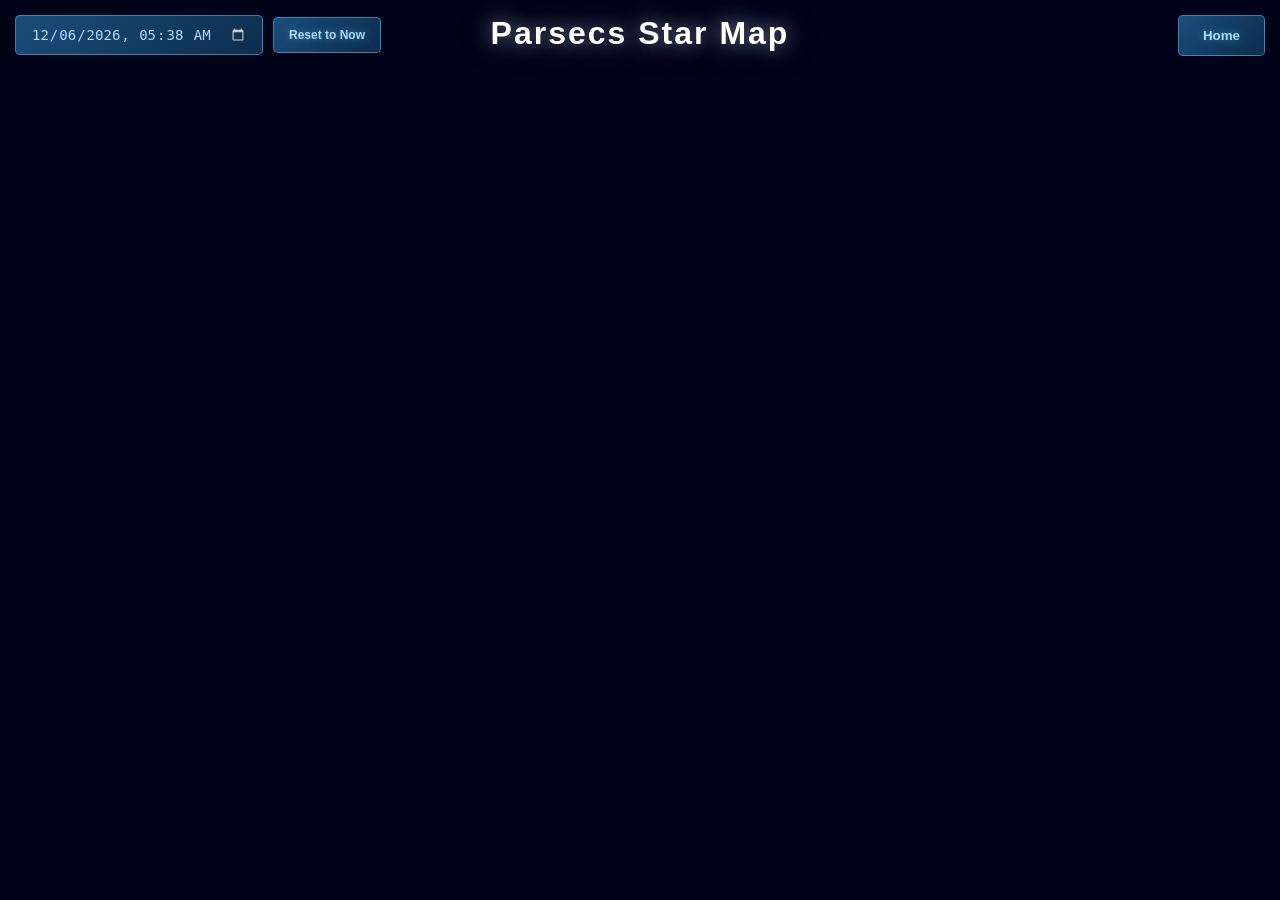
==== index.html @ b8beb4c8 "Uploaded semi-working version of the website. Added for sharing with core members of the project." ====
<!DOCTYPE html>
<html lang="en">
<head>
    <meta charset="UTF-8">
    <meta name="viewport" content="width=device-width, initial-scale=1.0">
    <title>Parsecs Star Map - Solar System</title>
    <link rel="stylesheet" href="style.css">
</head>
<body>
    <h1>Parsecs Star Map</h1>
    
    <div id="time-control">
        <input type="datetime-local" id="time-input">
        <button id="time-reset">Reset to Now</button>
    </div>
    
    <button id="home-button">Home</button>
    
    <div id="map-container">
        <svg id="solar-system-svg" viewBox="-1000 -750 2000 1500"></svg>
    </div>
    
    <div id="modal" class="modal">
        <div class="modal-content">
            <span class="close">&times;</span>
            <h2 id="modal-title"></h2>
            <p id="modal-description"></p>
            <a id="modal-link" href="#" target="_blank">View on Wiki</a>
        </div>
    </div>

    <script src="shared.js"></script>
    <script src="script.js"></script>
</body>
</html>
---- style.css ----
body {
    font-family: 'Arial', sans-serif;
    text-align: center;
    background: linear-gradient(135deg, #0a0e27 0%, #1a1a3e 50%, #0f0f2e 100%);
    background-attachment: fixed;
    color: #fff;
    margin: 0;
    padding: 0;
    overflow: hidden;
}

h1 {
    margin: 15px 0;
    position: absolute;
    top: 0;
    left: 50%;
    transform: translateX(-50%);
    z-index: 10;
    font-size: 2em;
    text-shadow: 0 0 20px rgba(255, 255, 255, 0.5), 0 0 40px rgba(100, 200, 255, 0.3);
    letter-spacing: 2px;
}

#home-button, #back-button {
    z-index: 10;
    padding: 12px 24px;
    background: linear-gradient(135deg, #1a4d7a 0%, #0d2d4d 100%);
    color: #afd9ff;
    border: 1px solid rgba(100, 200, 255, 0.5);
    cursor: pointer;
    border-radius: 5px;
    font-weight: bold;
    text-shadow: 0 0 10px rgba(100, 200, 255, 0.5);
    transition: all 0.3s ease;
}

#home-button:hover, #back-button:hover {
    background: linear-gradient(135deg, #2a6daa 0%, #1d4d7d 100%);
    box-shadow: 0 0 20px rgba(100, 200, 255, 0.6);
    border-color: rgba(100, 200, 255, 1);
}

#home-button {
    position: absolute;
    top: 15px;
    right: 15px;
}

#time-control {
    position: absolute;
    top: 15px;
    left: 15px;
    z-index: 10;
    display: flex;
    gap: 10px;
    align-items: center;
}

#time-input {
    padding: 10px 15px;
    background: linear-gradient(135deg, #1a4d7a 0%, #0d2d4d 100%);
    color: #afd9ff;
    border: 1px solid rgba(100, 200, 255, 0.5);
    border-radius: 5px;
    font-size: 14px;
    cursor: pointer;
}

#time-input::-webkit-calendar-picker-indicator {
    filter: invert(1) brightness(0.8);
}

#time-reset {
    padding: 10px 15px;
    background: linear-gradient(135deg, #1a4d7a 0%, #0d2d4d 100%);
    color: #afd9ff;
    border: 1px solid rgba(100, 200, 255, 0.5);
    cursor: pointer;
    border-radius: 5px;
    font-weight: bold;
    text-shadow: 0 0 10px rgba(100, 200, 255, 0.5);
    transition: all 0.3s ease;
    font-size: 12px;
}

#time-reset:hover {
    background: linear-gradient(135deg, #2a6daa 0%, #1d4d7d 100%);
    box-shadow: 0 0 20px rgba(100, 200, 255, 0.6);
    border-color: rgba(100, 200, 255, 1);
}

#map-container {
    position: fixed;
    top: 0;
    left: 0;
    width: 100vw;
    height: 100vh;
}

svg {
    width: 100%;
    height: 100%;
    background: linear-gradient(135deg, #010416 0%, #010119 50%, #02021c 100%);
    cursor: grab;
}

svg:active {
    cursor: grabbing;
}

circle {
    cursor: pointer;
    filter: drop-shadow(0 0 4px rgba(255, 255, 255, 0.3));
}

.modal {
    display: none;
    position: fixed;
    z-index: 100;
    left: 0;
    top: 0;
    width: 100%;
    height: 100%;
    overflow: auto;
    background-color: rgba(0, 0, 0, 0.7);
    backdrop-filter: blur(5px);
}

.modal-content {
    background: linear-gradient(135deg, #1a1a3e 0%, #0d2d4d 100%);
    margin: 15% auto;
    padding: 30px;
    border: 2px solid rgba(100, 200, 255, 0.6);
    border-radius: 10px;
    width: 80%;
    max-width: 500px;
    color: #afd9ff;
    box-shadow: 0 0 30px rgba(100, 200, 255, 0.3), inset 0 0 20px rgba(100, 200, 255, 0.1);
}

.modal-content h2 {
    margin-top: 0;
    text-shadow: 0 0 10px rgba(100, 200, 255, 0.6);
}

.modal-content p {
    line-height: 1.6;
    color: #d0e8ff;
}

.modal-content a {
    display: inline-block;
    margin-top: 15px;
    padding: 10px 20px;
    background: linear-gradient(135deg, #1a4d7a 0%, #0d2d4d 100%);
    color: #afd9ff;
    text-decoration: none;
    border: 2px solid rgba(100, 200, 255, 0.5);
    border-radius: 5px;
    transition: all 0.3s ease;
    text-shadow: 0 0 10px rgba(100, 200, 255, 0.5);
}

.modal-content a:hover {
    background: linear-gradient(135deg, #2a6daa 0%, #1d4d7d 100%);
    box-shadow: 0 0 20px rgba(100, 200, 255, 0.6);
    border-color: rgba(100, 200, 255, 1);
}

.close {
    color: #64c8ff;
    float: right;
    font-size: 28px;
    font-weight: bold;
    cursor: pointer;
    transition: all 0.3s ease;
}

#back-button {
    position: absolute;
    bottom: 20px;
    left: 50%;
    transform: translateX(-50%);
    margin: 0;
}

.close:hover,
.close:focus {
    color: #afd9ff;
    text-shadow: 0 0 10px rgba(100, 200, 255, 0.6);
}

.close:hover,
.close:focus {
    color: black;
    text-decoration: none;
    cursor: pointer;
}

#back-button {
    position: absolute;
    bottom: 20px;
    left: 50%;
    transform: translateX(-50%);
    margin: 0;
}
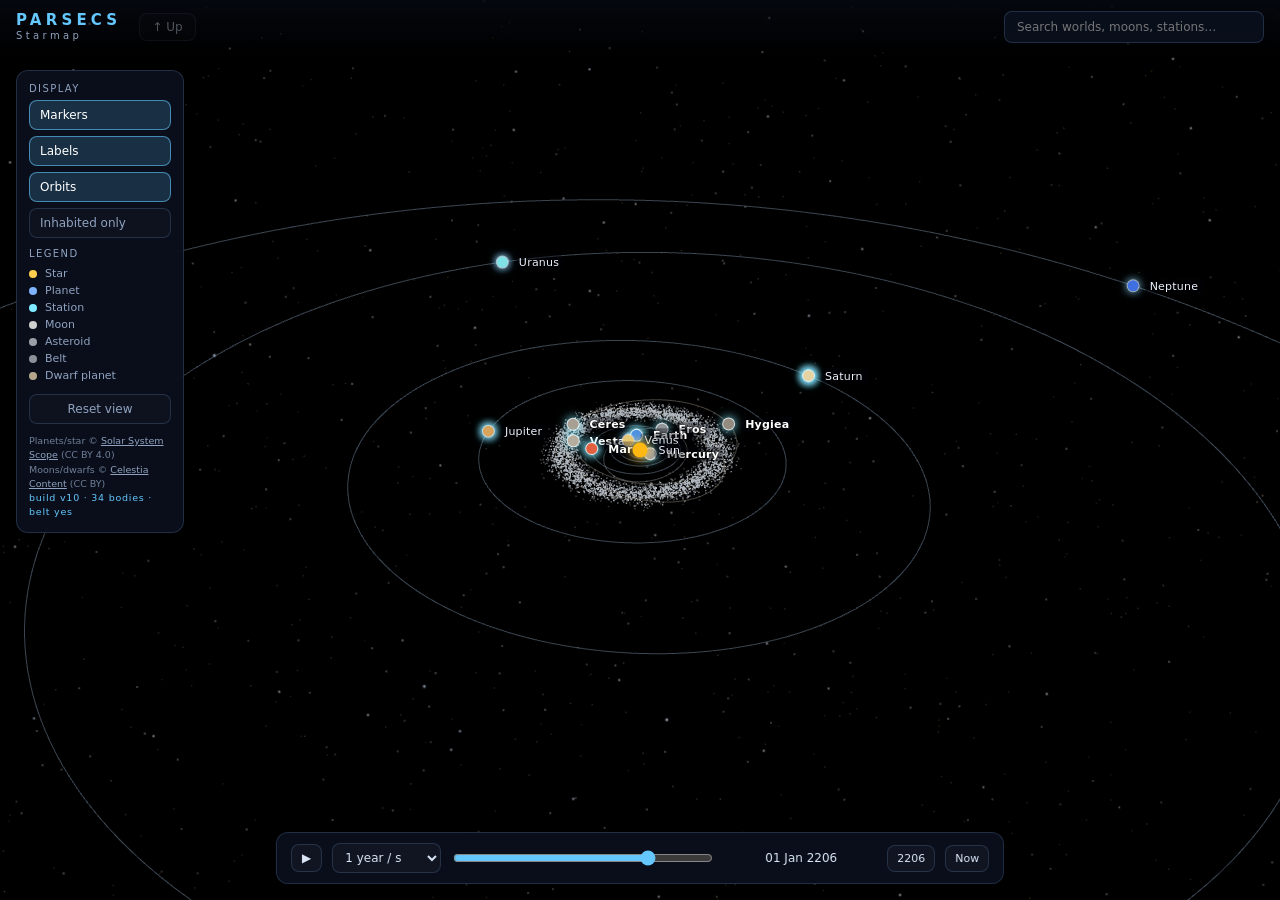
==== commit 12e385b6: "Deploy 3D starmap site Replaces the 2D prototype with the true-scale 3D solar-system map: - real J20" ====
--- a/index.html
+++ b/index.html
@@ -1,35 +1,85 @@
 <!DOCTYPE html>
 <html lang="en">
 <head>
-    <meta charset="UTF-8">
-    <meta name="viewport" content="width=device-width, initial-scale=1.0">
-    <title>Parsecs Star Map - Solar System</title>
-    <link rel="stylesheet" href="style.css">
+  <meta charset="utf-8" />
+  <meta name="viewport" content="width=device-width, initial-scale=1" />
+  <meta http-equiv="Cache-Control" content="no-store" />
+  <meta http-equiv="Pragma" content="no-cache" />
+  <meta http-equiv="Expires" content="0" />
+  <title>Parsecs Starmap — The Solar System</title>
+  <meta name="description" content="A true-scale 3D map of the Parsecs universe solar system." />
+  <link rel="icon" href="data:image/svg+xml,%3Csvg xmlns='http://www.w3.org/2000/svg' viewBox='0 0 32 32'%3E%3Crect width='32' height='32' fill='%2305070f'/%3E%3Ccircle cx='16' cy='16' r='6' fill='%23FDB813'/%3E%3Cellipse cx='16' cy='16' rx='13' ry='5' fill='none' stroke='%2364c8ff' stroke-width='1.4'/%3E%3Ccircle cx='28' cy='13' r='2' fill='%234a90e2'/%3E%3C/svg%3E" />
+  <link rel="stylesheet" href="css/style.css" />
+  <script type="importmap">
+    {
+      "imports": {
+        "three": "./vendor/three/three.module.js?v=10",
+        "three/addons/": "./vendor/three/addons/"
+      }
+    }
+  </script>
 </head>
 <body>
-    <h1>Parsecs Star Map</h1>
-    
-    <div id="time-control">
-        <input type="datetime-local" id="time-input">
-        <button id="time-reset">Reset to Now</button>
-    </div>
-    
-    <button id="home-button">Home</button>
-    
-    <div id="map-container">
-        <svg id="solar-system-svg" viewBox="-1000 -750 2000 1500"></svg>
-    </div>
-    
-    <div id="modal" class="modal">
-        <div class="modal-content">
-            <span class="close">&times;</span>
-            <h2 id="modal-title"></h2>
-            <p id="modal-description"></p>
-            <a id="modal-link" href="#" target="_blank">View on Wiki</a>
-        </div>
-    </div>
+  <div id="app">
+    <div id="viewport"></div>
+    <div id="labels"></div>
 
-    <script src="shared.js"></script>
-    <script src="script.js"></script>
+    <header class="topbar">
+      <div class="brand"><b>PARSECS</b><span>Starmap</span></div>
+      <button class="nav-up" id="nav-up" title="Up one level (Esc)" disabled>
+        <span aria-hidden="true">↑</span> Up
+      </button>
+      <nav class="breadcrumb" id="breadcrumb" aria-label="Location"></nav>
+      <div class="search">
+        <input id="search-input" type="search" placeholder="Search worlds, moons, stations…" autocomplete="off" />
+        <div class="search-results" id="search-results" hidden></div>
+      </div>
+    </header>
+
+    <aside class="toolbar" id="toolbar">
+      <div class="toolbar-title">Display</div>
+      <button class="tool-btn" id="toggle-markers" aria-pressed="true">Markers</button>
+      <button class="tool-btn" id="toggle-labels" aria-pressed="true">Labels</button>
+      <button class="tool-btn" id="toggle-orbits" aria-pressed="true">Orbits</button>
+      <button class="tool-btn" id="toggle-inhabited" aria-pressed="false">Inhabited only</button>
+      <div class="toolbar-title">Legend</div>
+      <ul class="legend" id="legend"></ul>
+      <button class="tool-btn wide" id="reset-view">Reset view</button>
+      <div class="credits">
+        Planets/star © <a href="https://www.solarsystemscope.com/textures/" target="_blank" rel="noopener">Solar System Scope</a> (CC BY 4.0)<br>
+        Moons/dwarfs © <a href="https://github.com/CelestiaProject/CelestiaContent" target="_blank" rel="noopener">Celestia Content</a> (CC BY)
+        <br><span class="build" id="build-info">build v10 (loading…)</span>
+      </div>
+    </aside>
+
+    <section class="info-panel" id="info-panel" hidden>
+      <button class="info-close" id="info-close" aria-label="Close">×</button>
+      <div class="info-eyebrow" id="info-type"></div>
+      <h2 id="info-name"></h2>
+      <p class="info-desc" id="info-desc"></p>
+      <div class="info-meta" id="info-meta"></div>
+      <a class="info-link" id="info-link" target="_blank" rel="noopener">Open on the wiki</a>
+      <div class="info-children" id="info-children"></div>
+    </section>
+
+    <footer class="timebar">
+      <button class="time-btn" id="time-play" title="Play / pause">▶</button>
+      <select id="time-speed" class="time-select" title="Simulation speed">
+        <option value="1">1 day / s</option>
+        <option value="7">1 week / s</option>
+        <option value="30.44">1 month / s</option>
+        <option value="365.25" selected>1 year / s</option>
+        <option value="3652.5">10 years / s</option>
+      </select>
+      <input type="range" id="time-slider" min="0" max="1000" value="500" />
+      <div class="time-date" id="time-date"></div>
+      <button class="time-btn small" id="time-2206">2206</button>
+      <button class="time-btn small" id="time-now">Now</button>
+    </footer>
+
+    <div class="loading" id="loading">Loading the solar system…</div>
+  </div>
+
+  <script type="module" src="js/main.js?v=10"></script>
 </body>
-</html>+</html>
--- a/css/style.css
+++ b/css/style.css
@@ -0,0 +1,428 @@
+:root {
+  --bg: #05070f;
+  --panel: rgba(12, 18, 32, 0.82);
+  --panel-solid: #0c1220;
+  --border: rgba(120, 160, 220, 0.22);
+  --text: #dbe6f7;
+  --muted: #8fa2c0;
+  --accent: #64c8ff;
+  --accent-warm: #ffcf4d;
+  --star: #ffcf4d;
+  --planet: #7fb2ff;
+  --dwarf: #b6a68c;
+  --asteroid: #9aa0a6;
+  --moon: #cfcfcf;
+  --station: #7fe9ff;
+  --belt: #8a7f6d;
+  --font: "Inter", "Segoe UI", system-ui, -apple-system, sans-serif;
+}
+
+* { box-sizing: border-box; }
+
+html, body {
+  margin: 0;
+  padding: 0;
+  height: 100%;
+  overflow: hidden;
+  background: var(--bg);
+  color: var(--text);
+  font-family: var(--font);
+  -webkit-font-smoothing: antialiased;
+}
+
+#app { position: fixed; inset: 0; }
+
+#viewport { position: absolute; inset: 0; }
+#viewport canvas { display: block; }
+
+/* CSS2D label layer */
+#labels {
+  position: absolute;
+  inset: 0;
+  overflow: hidden;
+  pointer-events: none;
+  z-index: 5;
+}
+
+/* ---------------- Markers ---------------- */
+/* The button box is exactly the icon, so CSS2DRenderer's translate(-50%,-50%)
+   centres the icon on the body. The text is absolutely positioned to its side
+   and therefore does not shift the anchor. */
+.marker {
+  position: absolute;
+  width: 11px;
+  height: 11px;
+  padding: 0;
+  margin: 0;
+  border: 0;
+  background: none;
+  color: var(--text);
+  cursor: pointer;
+  pointer-events: auto;
+  font-family: var(--font);
+}
+
+.marker-dot {
+  position: absolute;
+  inset: 0;
+  border-radius: 50%;
+  background: var(--moon);
+  box-shadow: 0 0 0 1px rgba(255, 255, 255, 0.55), 0 0 8px rgba(160, 200, 255, 0.5);
+  transition: transform 0.12s ease, box-shadow 0.12s ease;
+}
+
+.marker-label {
+  position: absolute;
+  left: 100%;
+  top: 50%;
+  transform: translateY(-50%);
+  margin-left: 7px;
+  font-size: 11px;
+  letter-spacing: 0.02em;
+  color: #eaf1ff;
+  text-shadow: 0 1px 4px rgba(0, 0, 0, 0.95), 0 0 2px rgba(0, 0, 0, 0.9);
+  padding: 1px 4px;
+  border-radius: 3px;
+  background: rgba(5, 8, 16, 0.35);
+  white-space: nowrap;
+  /* Only the icon is a hit target; the text never steals clicks. */
+  pointer-events: none;
+}
+
+.marker--star { width: 15px; height: 15px; }
+.marker--star .marker-dot { background: var(--star); box-shadow: 0 0 10px 2px rgba(255, 200, 70, 0.8); }
+.marker--planet .marker-dot { background: var(--planet); }
+.marker--dwarf .marker-dot { background: var(--dwarf); }
+.marker--asteroid .marker-dot { background: var(--asteroid); }
+.marker--moon { width: 8px; height: 8px; }
+.marker--moon .marker-dot { background: var(--moon); }
+.marker--station { width: 9px; height: 9px; }
+.marker--station .marker-dot { background: var(--station); border-radius: 2px; transform: rotate(45deg); }
+
+.marker.is-inhabited .marker-dot {
+  box-shadow: 0 0 0 1px rgba(255, 255, 255, 0.8), 0 0 10px 2px rgba(127, 233, 255, 0.75);
+}
+.marker.is-inhabited .marker-label { color: #ffffff; font-weight: 600; }
+
+.marker:hover .marker-dot,
+.marker.is-hover .marker-dot { transform: scale(1.45); }
+.marker--station:hover .marker-dot,
+.marker--station.is-hover .marker-dot { transform: rotate(45deg) scale(1.45); }
+.marker:hover .marker-label,
+.marker.is-hover .marker-label { background: rgba(100, 200, 255, 0.25); }
+
+/* Satellites hide their label until the camera is close to the planet (the
+   per-frame .no-label class), or while hovered. */
+.marker.no-label .marker-label { display: none; }
+.marker.no-label:hover .marker-label,
+.marker.no-label.is-hover .marker-label { display: inline-block; }
+
+/* The global labels toggle wins over everything. */
+.marker.labels-off .marker-label { display: none !important; }
+
+/* ---------------- Top bar ---------------- */
+.topbar {
+  position: absolute;
+  top: 0; left: 0; right: 0;
+  height: 54px;
+  display: flex;
+  align-items: center;
+  gap: 18px;
+  padding: 0 16px;
+  background: linear-gradient(180deg, rgba(5, 8, 16, 0.92), rgba(5, 8, 16, 0));
+  z-index: 20;
+}
+
+.brand { display: flex; flex-direction: column; line-height: 1; }
+.brand b { font-size: 15px; letter-spacing: 0.28em; color: var(--accent); }
+.brand span { font-size: 10px; letter-spacing: 0.34em; color: var(--muted); margin-top: 3px; }
+
+.nav-up {
+  flex: none;
+  padding: 6px 12px;
+  border-radius: 8px;
+  border: 1px solid var(--border);
+  background: rgba(255, 255, 255, 0.03);
+  color: var(--text);
+  font: inherit;
+  font-size: 12px;
+  cursor: pointer;
+  transition: all 0.12s ease;
+}
+.nav-up:hover:not(:disabled) { border-color: var(--accent); color: var(--accent); }
+.nav-up:disabled { opacity: 0.35; cursor: default; }
+
+.breadcrumb {
+  display: flex;
+  align-items: center;
+  gap: 6px;
+  font-size: 12px;
+  color: var(--muted);
+  flex: 1;
+  overflow: hidden;
+}
+.breadcrumb button {
+  background: none; border: 0; color: var(--muted);
+  font: inherit; cursor: pointer; padding: 2px 4px; border-radius: 4px;
+}
+.breadcrumb button:hover { color: var(--accent); background: rgba(100, 200, 255, 0.1); }
+.breadcrumb .sep { opacity: 0.5; }
+.breadcrumb .current { color: var(--text); }
+
+.search { position: relative; width: 260px; }
+.search input {
+  width: 100%;
+  padding: 8px 12px;
+  border-radius: 8px;
+  border: 1px solid var(--border);
+  background: var(--panel);
+  color: var(--text);
+  font: inherit;
+  font-size: 12px;
+  outline: none;
+}
+.search input:focus { border-color: var(--accent); }
+.search-results {
+  position: absolute;
+  top: calc(100% + 6px);
+  right: 0;
+  width: 100%;
+  max-height: 320px;
+  overflow-y: auto;
+  background: var(--panel-solid);
+  border: 1px solid var(--border);
+  border-radius: 8px;
+  box-shadow: 0 12px 32px rgba(0, 0, 0, 0.5);
+}
+.search-item {
+  display: flex;
+  justify-content: space-between;
+  gap: 10px;
+  width: 100%;
+  padding: 8px 12px;
+  border: 0;
+  background: none;
+  color: var(--text);
+  font: inherit;
+  font-size: 12px;
+  text-align: left;
+  cursor: pointer;
+}
+.search-item:hover { background: rgba(100, 200, 255, 0.12); }
+.search-item .type { color: var(--muted); font-size: 10px; text-transform: uppercase; letter-spacing: 0.08em; }
+
+/* ---------------- Toolbar ---------------- */
+.toolbar {
+  position: absolute;
+  top: 70px;
+  left: 16px;
+  width: 168px;
+  padding: 12px;
+  background: var(--panel);
+  border: 1px solid var(--border);
+  border-radius: 12px;
+  backdrop-filter: blur(10px);
+  z-index: 15;
+}
+.toolbar-title {
+  font-size: 10px;
+  text-transform: uppercase;
+  letter-spacing: 0.14em;
+  color: var(--muted);
+  margin: 10px 0 6px;
+}
+.toolbar-title:first-child { margin-top: 0; }
+.tool-btn {
+  display: block;
+  width: 100%;
+  margin-bottom: 6px;
+  padding: 7px 10px;
+  border-radius: 8px;
+  border: 1px solid var(--border);
+  background: rgba(255, 255, 255, 0.02);
+  color: var(--muted);
+  font: inherit;
+  font-size: 12px;
+  text-align: left;
+  cursor: pointer;
+  transition: all 0.12s ease;
+}
+.tool-btn:hover { color: var(--text); border-color: rgba(120, 180, 255, 0.5); }
+.tool-btn[aria-pressed="true"] {
+  color: #fff;
+  background: rgba(100, 200, 255, 0.18);
+  border-color: rgba(100, 200, 255, 0.6);
+}
+.tool-btn.wide { margin-top: 10px; text-align: center; }
+
+.credits {
+  margin-top: 10px;
+  font-size: 9.5px;
+  line-height: 1.5;
+  color: #6f7f99;
+}
+.credits a { color: #8fa2c0; }
+.credits .build { color: var(--accent); letter-spacing: 0.08em; }
+
+.legend { list-style: none; margin: 0; padding: 0; }
+.legend li {
+  display: flex;
+  align-items: center;
+  gap: 8px;
+  font-size: 11px;
+  color: var(--muted);
+  padding: 2px 0;
+}
+.legend .swatch { width: 8px; height: 8px; border-radius: 50%; flex: none; }
+
+/* ---------------- Info panel ---------------- */
+.info-panel {
+  position: absolute;
+  top: 70px;
+  right: 16px;
+  width: 320px;
+  max-height: calc(100% - 160px);
+  overflow-y: auto;
+  padding: 18px;
+  background: var(--panel);
+  border: 1px solid var(--border);
+  border-radius: 14px;
+  backdrop-filter: blur(10px);
+  z-index: 15;
+}
+.info-close {
+  position: absolute;
+  top: 10px; right: 12px;
+  border: 0; background: none; color: var(--muted);
+  font-size: 20px; cursor: pointer; line-height: 1;
+}
+.info-close:hover { color: var(--text); }
+.info-eyebrow {
+  font-size: 10px;
+  text-transform: uppercase;
+  letter-spacing: 0.16em;
+  color: var(--accent);
+  margin-bottom: 6px;
+}
+.info-panel h2 { margin: 0 0 10px; font-size: 22px; font-weight: 600; }
+.info-desc { margin: 0 0 14px; font-size: 13px; line-height: 1.55; color: #c2cfe3; }
+.info-meta { display: flex; flex-wrap: wrap; gap: 6px; margin-bottom: 14px; }
+.info-meta span {
+  font-size: 10.5px;
+  color: var(--muted);
+  border: 1px solid var(--border);
+  border-radius: 20px;
+  padding: 3px 9px;
+}
+.info-link {
+  display: inline-block;
+  margin-bottom: 14px;
+  padding: 8px 14px;
+  border-radius: 8px;
+  background: rgba(100, 200, 255, 0.16);
+  border: 1px solid rgba(100, 200, 255, 0.5);
+  color: #cfeaff;
+  font-size: 12px;
+  text-decoration: none;
+}
+.info-link:hover { background: rgba(100, 200, 255, 0.28); }
+.info-children { display: flex; flex-direction: column; gap: 4px; }
+.info-children .child-title {
+  font-size: 10px; text-transform: uppercase; letter-spacing: 0.14em;
+  color: var(--muted); margin: 6px 0 4px;
+}
+.child-btn {
+  display: flex; justify-content: space-between; align-items: center;
+  width: 100%; padding: 7px 10px;
+  border: 1px solid var(--border); border-radius: 8px;
+  background: rgba(255, 255, 255, 0.02);
+  color: var(--text); font: inherit; font-size: 12px;
+  cursor: pointer; text-align: left;
+}
+.child-btn:hover { border-color: rgba(120, 180, 255, 0.5); background: rgba(100, 200, 255, 0.1); }
+.child-btn .type { color: var(--muted); font-size: 10px; text-transform: uppercase; }
+
+/* ---------------- Time bar ---------------- */
+.timebar {
+  position: absolute;
+  left: 50%;
+  bottom: 16px;
+  transform: translateX(-50%);
+  display: flex;
+  align-items: center;
+  gap: 10px;
+  padding: 10px 14px;
+  background: var(--panel);
+  border: 1px solid var(--border);
+  border-radius: 12px;
+  backdrop-filter: blur(10px);
+  z-index: 15;
+}
+.time-btn {
+  border: 1px solid var(--border);
+  background: rgba(255, 255, 255, 0.03);
+  color: var(--text);
+  border-radius: 8px;
+  padding: 6px 10px;
+  font: inherit;
+  font-size: 12px;
+  cursor: pointer;
+}
+.time-btn:hover { border-color: var(--accent); }
+.time-btn.small { font-size: 11px; padding: 6px 9px; }
+.time-select {
+  background: rgba(255, 255, 255, 0.03);
+  color: var(--text);
+  border: 1px solid var(--border);
+  border-radius: 8px;
+  padding: 6px 8px;
+  font: inherit;
+  font-size: 12px;
+}
+#time-slider { width: 260px; accent-color: var(--accent); }
+.time-date {
+  min-width: 152px;
+  text-align: center;
+  font-size: 12px;
+  color: var(--text);
+  font-variant-numeric: tabular-nums;
+}
+
+/* ---------------- Misc ---------------- */
+.loading {
+  position: absolute;
+  inset: 0;
+  display: flex;
+  align-items: center;
+  justify-content: center;
+  background: var(--bg);
+  color: var(--muted);
+  font-size: 13px;
+  letter-spacing: 0.1em;
+  z-index: 40;
+}
+.loading.hidden { display: none; }
+
+.error {
+  position: absolute;
+  top: 50%; left: 50%;
+  transform: translate(-50%, -50%);
+  max-width: 520px;
+  padding: 20px 24px;
+  background: var(--panel-solid);
+  border: 1px solid #ff6b6b;
+  border-radius: 12px;
+  color: #ffd7d7;
+  font-size: 13px;
+  line-height: 1.6;
+  z-index: 50;
+}
+
+@media (max-width: 720px) {
+  .toolbar { top: auto; bottom: 84px; left: 10px; width: 148px; }
+  .info-panel { top: auto; bottom: 84px; right: 10px; width: calc(100% - 180px); max-height: 45vh; }
+  .timebar { flex-wrap: wrap; width: calc(100% - 20px); justify-content: center; }
+  #time-slider { width: 100%; }
+  .search { width: 150px; }
+  .breadcrumb { display: none; }
+}
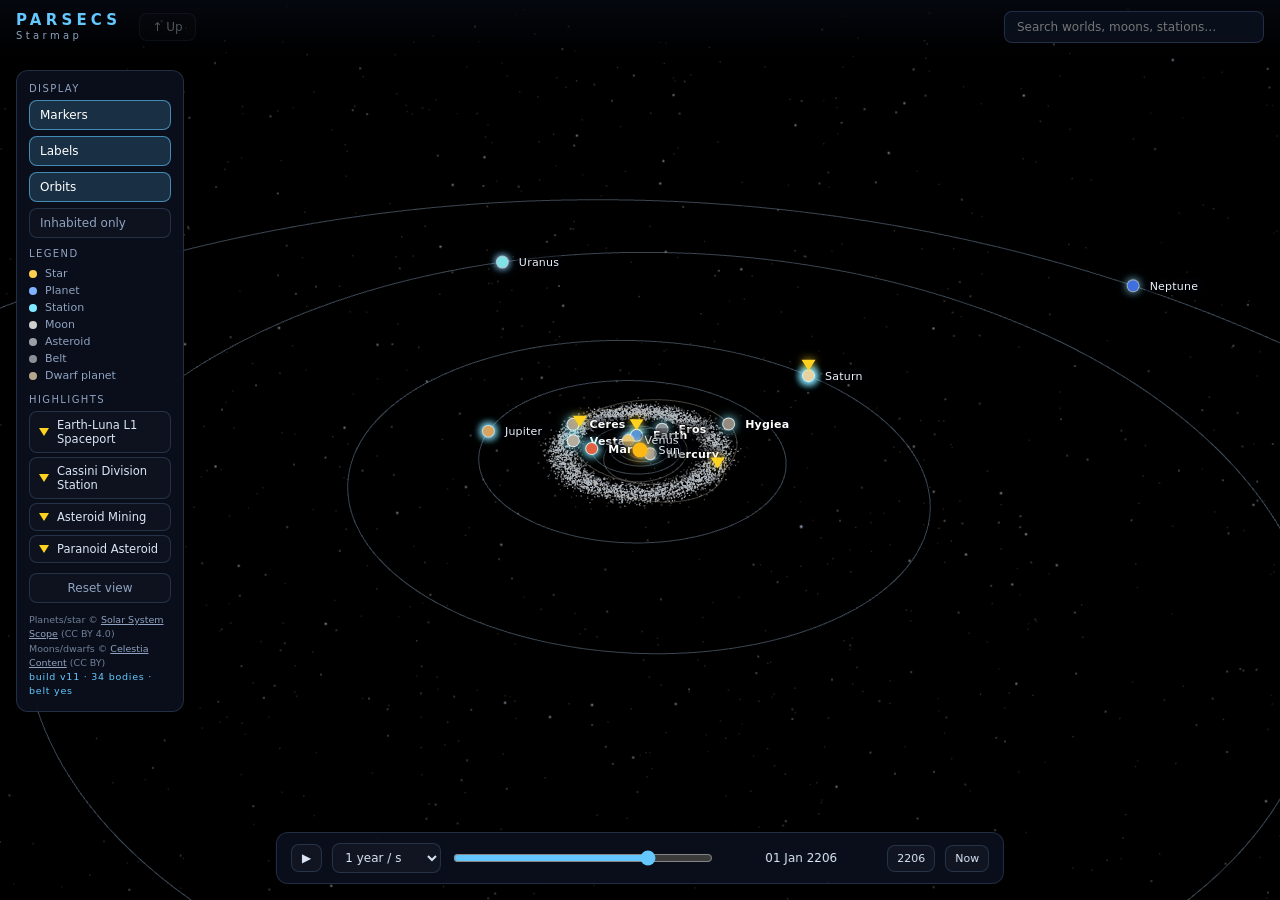
==== commit 7acd6f9f: "Add featured-article highlights (yellow pins + Highlights section)" ====
--- a/index.html
+++ b/index.html
@@ -13,7 +13,7 @@
   <script type="importmap">
     {
       "imports": {
-        "three": "./vendor/three/three.module.js?v=10",
+        "three": "./vendor/three/three.module.js?v=11",
         "three/addons/": "./vendor/three/addons/"
       }
     }
@@ -44,11 +44,13 @@
       <button class="tool-btn" id="toggle-inhabited" aria-pressed="false">Inhabited only</button>
       <div class="toolbar-title">Legend</div>
       <ul class="legend" id="legend"></ul>
+      <div class="toolbar-title">Highlights</div>
+      <ul class="highlights" id="highlights-list"></ul>
       <button class="tool-btn wide" id="reset-view">Reset view</button>
       <div class="credits">
         Planets/star © <a href="https://www.solarsystemscope.com/textures/" target="_blank" rel="noopener">Solar System Scope</a> (CC BY 4.0)<br>
         Moons/dwarfs © <a href="https://github.com/CelestiaProject/CelestiaContent" target="_blank" rel="noopener">Celestia Content</a> (CC BY)
-        <br><span class="build" id="build-info">build v10 (loading…)</span>
+        <br><span class="build" id="build-info">build v11 (loading…)</span>
       </div>
     </aside>
 
@@ -80,6 +82,6 @@
     <div class="loading" id="loading">Loading the solar system…</div>
   </div>
 
-  <script type="module" src="js/main.js?v=10"></script>
+  <script type="module" src="js/main.js?v=11"></script>
 </body>
 </html>
--- a/css/style.css
+++ b/css/style.css
@@ -120,6 +120,35 @@
 /* The global labels toggle wins over everything. */
 .marker.labels-off .marker-label { display: none !important; }
 
+/* ---------------- Highlight pins ---------------- */
+.highlight-pin {
+  position: absolute;
+  width: 16px;
+  height: 16px;
+  padding: 0 0 7px;
+  border: 0;
+  background: none;
+  cursor: pointer;
+  pointer-events: auto;
+}
+.pin-triangle {
+  display: block;
+  width: 0;
+  height: 0;
+  margin: 0 auto;
+  border-left: 7px solid transparent;
+  border-right: 7px solid transparent;
+  border-top: 11px solid #ffd21f;
+  filter: drop-shadow(0 0 4px rgba(255, 210, 30, 0.85));
+  animation: pinPulse 2.2s ease-in-out infinite;
+  transition: transform 0.12s ease;
+}
+.highlight-pin:hover .pin-triangle { transform: scale(1.25); }
+@keyframes pinPulse {
+  0%, 100% { transform: translateY(0); }
+  50% { transform: translateY(-2px); }
+}
+
 /* ---------------- Top bar ---------------- */
 .topbar {
   position: absolute;
@@ -223,6 +252,8 @@
   border-radius: 12px;
   backdrop-filter: blur(10px);
   z-index: 15;
+  max-height: calc(100% - 150px);
+  overflow-y: auto;
 }
 .toolbar-title {
   font-size: 10px;
@@ -274,6 +305,35 @@
   padding: 2px 0;
 }
 .legend .swatch { width: 8px; height: 8px; border-radius: 50%; flex: none; }
+
+.highlights { list-style: none; margin: 0; padding: 0; display: flex; flex-direction: column; gap: 4px; }
+.highlight-item {
+  display: flex;
+  align-items: center;
+  gap: 8px;
+  width: 100%;
+  padding: 6px 9px;
+  border: 1px solid var(--border);
+  border-radius: 8px;
+  background: rgba(255, 255, 255, 0.02);
+  color: var(--text);
+  font: inherit;
+  font-size: 11.5px;
+  text-align: left;
+  cursor: pointer;
+}
+.highlight-item:hover {
+  border-color: rgba(255, 210, 30, 0.6);
+  background: rgba(255, 210, 30, 0.08);
+}
+.hi-tri {
+  width: 0;
+  height: 0;
+  border-left: 5px solid transparent;
+  border-right: 5px solid transparent;
+  border-top: 8px solid #ffd21f;
+  flex: none;
+}
 
 /* ---------------- Info panel ---------------- */
 .info-panel {
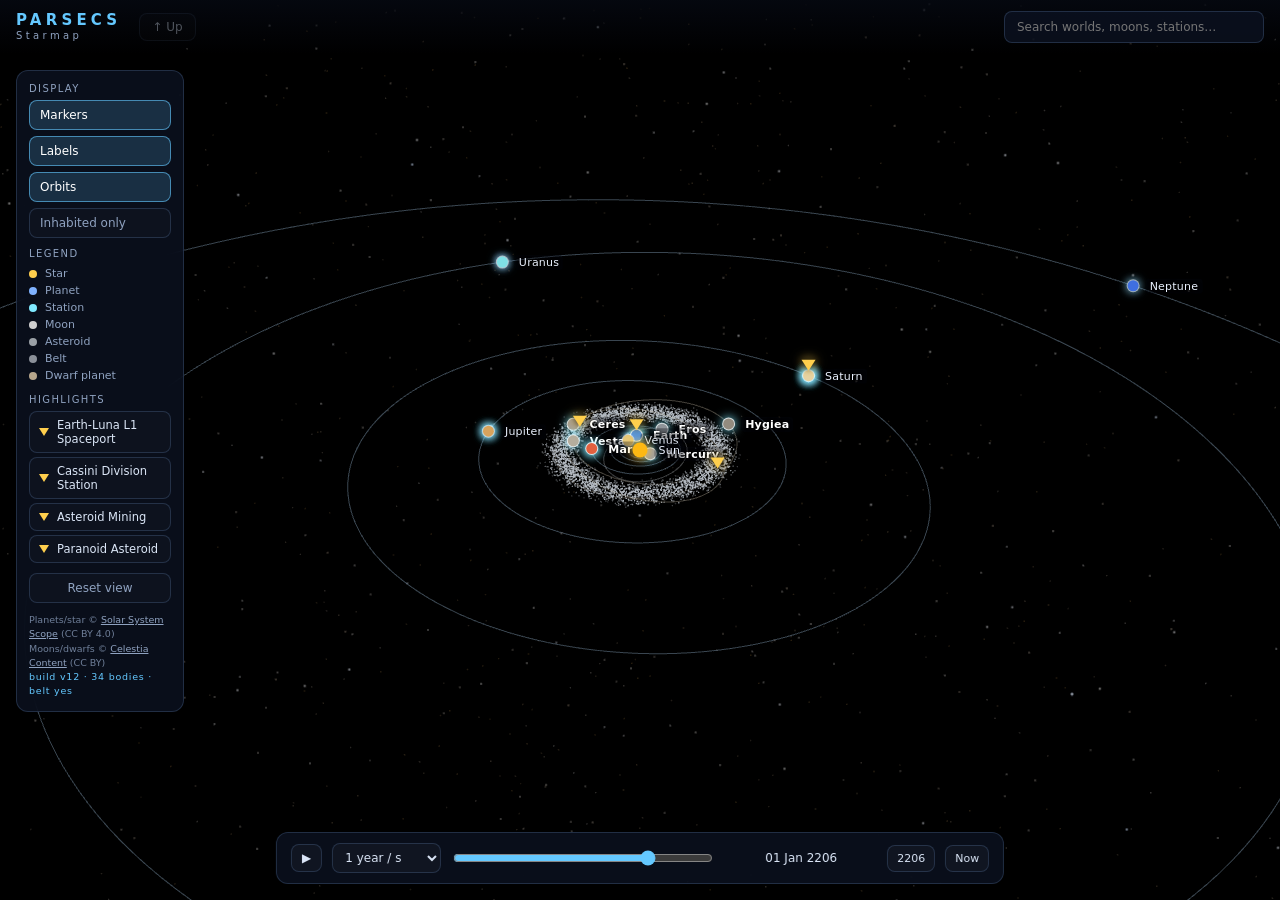
==== commit 8ce86ce0: "Polish highlight pins to match warm accent; cache-bust stylesheet" ====
--- a/index.html
+++ b/index.html
@@ -9,11 +9,11 @@
   <title>Parsecs Starmap — The Solar System</title>
   <meta name="description" content="A true-scale 3D map of the Parsecs universe solar system." />
   <link rel="icon" href="data:image/svg+xml,%3Csvg xmlns='http://www.w3.org/2000/svg' viewBox='0 0 32 32'%3E%3Crect width='32' height='32' fill='%2305070f'/%3E%3Ccircle cx='16' cy='16' r='6' fill='%23FDB813'/%3E%3Cellipse cx='16' cy='16' rx='13' ry='5' fill='none' stroke='%2364c8ff' stroke-width='1.4'/%3E%3Ccircle cx='28' cy='13' r='2' fill='%234a90e2'/%3E%3C/svg%3E" />
-  <link rel="stylesheet" href="css/style.css" />
+  <link rel="stylesheet" href="css/style.css?v=12" />
   <script type="importmap">
     {
       "imports": {
-        "three": "./vendor/three/three.module.js?v=11",
+        "three": "./vendor/three/three.module.js?v=12",
         "three/addons/": "./vendor/three/addons/"
       }
     }
@@ -50,7 +50,7 @@
       <div class="credits">
         Planets/star © <a href="https://www.solarsystemscope.com/textures/" target="_blank" rel="noopener">Solar System Scope</a> (CC BY 4.0)<br>
         Moons/dwarfs © <a href="https://github.com/CelestiaProject/CelestiaContent" target="_blank" rel="noopener">Celestia Content</a> (CC BY)
-        <br><span class="build" id="build-info">build v11 (loading…)</span>
+        <br><span class="build" id="build-info">build v12 (loading…)</span>
       </div>
     </aside>
 
@@ -82,6 +82,6 @@
     <div class="loading" id="loading">Loading the solar system…</div>
   </div>
 
-  <script type="module" src="js/main.js?v=11"></script>
+  <script type="module" src="js/main.js?v=12"></script>
 </body>
 </html>
--- a/css/style.css
+++ b/css/style.css
@@ -138,8 +138,8 @@
   margin: 0 auto;
   border-left: 7px solid transparent;
   border-right: 7px solid transparent;
-  border-top: 11px solid #ffd21f;
-  filter: drop-shadow(0 0 4px rgba(255, 210, 30, 0.85));
+  border-top: 11px solid var(--accent-warm);
+  filter: drop-shadow(0 0 3px rgba(0, 0, 0, 0.85)) drop-shadow(0 0 5px rgba(255, 207, 77, 0.75));
   animation: pinPulse 2.2s ease-in-out infinite;
   transition: transform 0.12s ease;
 }
@@ -323,15 +323,15 @@
   cursor: pointer;
 }
 .highlight-item:hover {
-  border-color: rgba(255, 210, 30, 0.6);
-  background: rgba(255, 210, 30, 0.08);
+  border-color: rgba(255, 207, 77, 0.6);
+  background: rgba(255, 207, 77, 0.08);
 }
 .hi-tri {
   width: 0;
   height: 0;
   border-left: 5px solid transparent;
   border-right: 5px solid transparent;
-  border-top: 8px solid #ffd21f;
+  border-top: 8px solid var(--accent-warm);
   flex: none;
 }
 
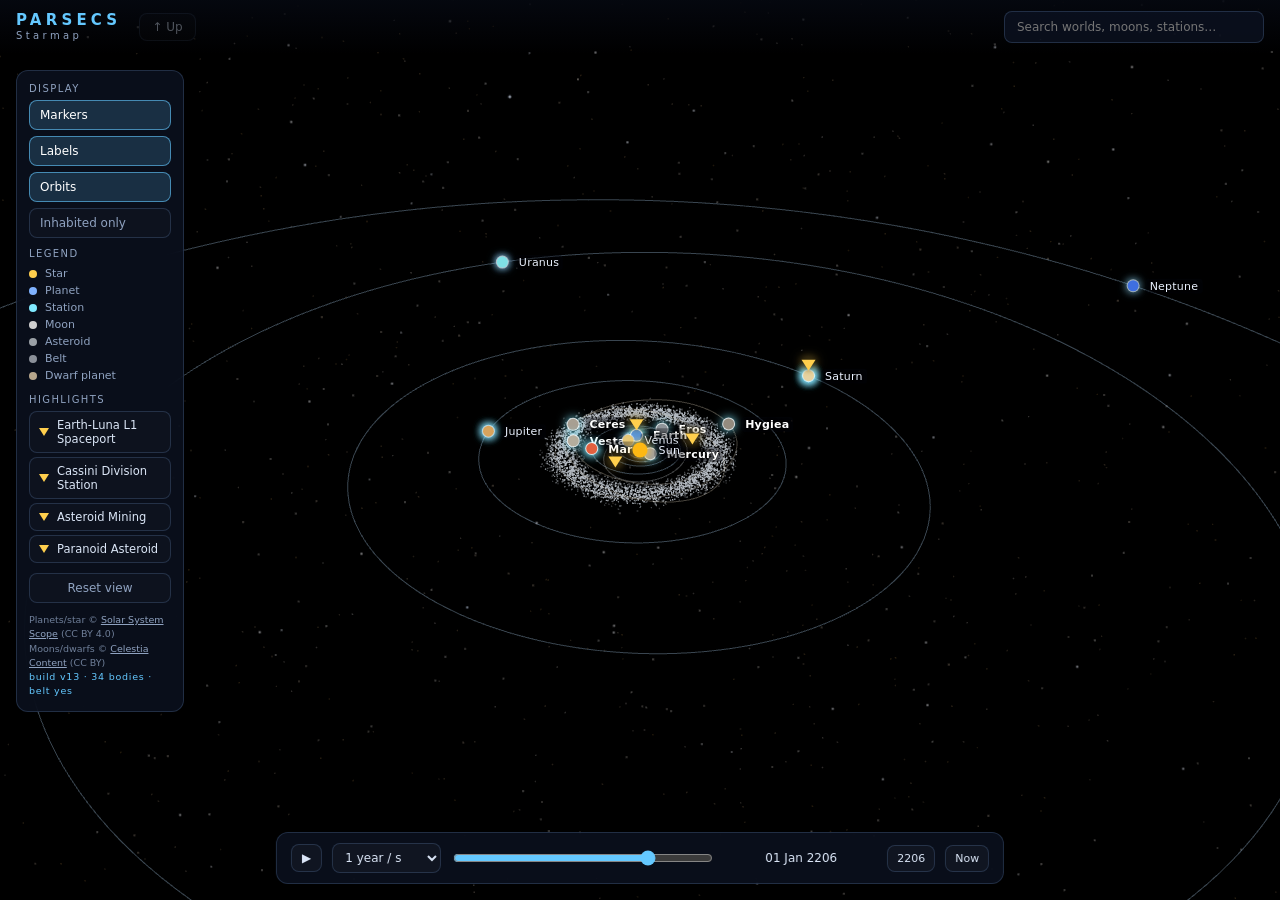
==== commit 6ac72669: "Move belt highlight pins along distinct near-Earth Kepler orbits" ====
--- a/index.html
+++ b/index.html
@@ -9,11 +9,11 @@
   <title>Parsecs Starmap — The Solar System</title>
   <meta name="description" content="A true-scale 3D map of the Parsecs universe solar system." />
   <link rel="icon" href="data:image/svg+xml,%3Csvg xmlns='http://www.w3.org/2000/svg' viewBox='0 0 32 32'%3E%3Crect width='32' height='32' fill='%2305070f'/%3E%3Ccircle cx='16' cy='16' r='6' fill='%23FDB813'/%3E%3Cellipse cx='16' cy='16' rx='13' ry='5' fill='none' stroke='%2364c8ff' stroke-width='1.4'/%3E%3Ccircle cx='28' cy='13' r='2' fill='%234a90e2'/%3E%3C/svg%3E" />
-  <link rel="stylesheet" href="css/style.css?v=12" />
+  <link rel="stylesheet" href="css/style.css?v=13" />
   <script type="importmap">
     {
       "imports": {
-        "three": "./vendor/three/three.module.js?v=12",
+        "three": "./vendor/three/three.module.js?v=13",
         "three/addons/": "./vendor/three/addons/"
       }
     }
@@ -50,7 +50,7 @@
       <div class="credits">
         Planets/star © <a href="https://www.solarsystemscope.com/textures/" target="_blank" rel="noopener">Solar System Scope</a> (CC BY 4.0)<br>
         Moons/dwarfs © <a href="https://github.com/CelestiaProject/CelestiaContent" target="_blank" rel="noopener">Celestia Content</a> (CC BY)
-        <br><span class="build" id="build-info">build v12 (loading…)</span>
+        <br><span class="build" id="build-info">build v13 (loading…)</span>
       </div>
     </aside>
 
@@ -82,6 +82,6 @@
     <div class="loading" id="loading">Loading the solar system…</div>
   </div>
 
-  <script type="module" src="js/main.js?v=12"></script>
+  <script type="module" src="js/main.js?v=13"></script>
 </body>
 </html>
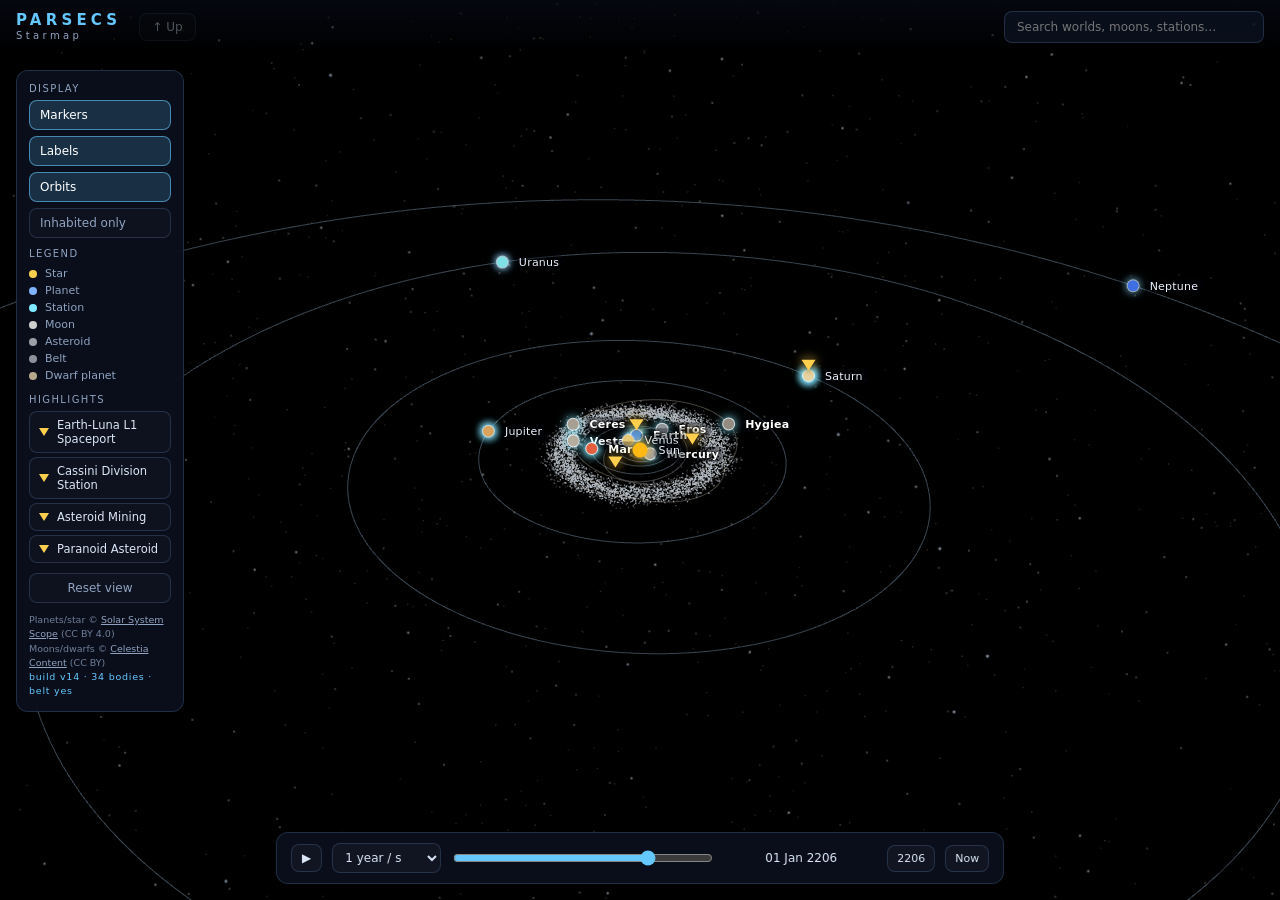
==== commit ab131044: "Remove pin bob; link highlight pin/sidebar hover both ways" ====
--- a/index.html
+++ b/index.html
@@ -9,11 +9,11 @@
   <title>Parsecs Starmap — The Solar System</title>
   <meta name="description" content="A true-scale 3D map of the Parsecs universe solar system." />
   <link rel="icon" href="data:image/svg+xml,%3Csvg xmlns='http://www.w3.org/2000/svg' viewBox='0 0 32 32'%3E%3Crect width='32' height='32' fill='%2305070f'/%3E%3Ccircle cx='16' cy='16' r='6' fill='%23FDB813'/%3E%3Cellipse cx='16' cy='16' rx='13' ry='5' fill='none' stroke='%2364c8ff' stroke-width='1.4'/%3E%3Ccircle cx='28' cy='13' r='2' fill='%234a90e2'/%3E%3C/svg%3E" />
-  <link rel="stylesheet" href="css/style.css?v=13" />
+  <link rel="stylesheet" href="css/style.css?v=14" />
   <script type="importmap">
     {
       "imports": {
-        "three": "./vendor/three/three.module.js?v=13",
+        "three": "./vendor/three/three.module.js?v=14",
         "three/addons/": "./vendor/three/addons/"
       }
     }
@@ -50,7 +50,7 @@
       <div class="credits">
         Planets/star © <a href="https://www.solarsystemscope.com/textures/" target="_blank" rel="noopener">Solar System Scope</a> (CC BY 4.0)<br>
         Moons/dwarfs © <a href="https://github.com/CelestiaProject/CelestiaContent" target="_blank" rel="noopener">Celestia Content</a> (CC BY)
-        <br><span class="build" id="build-info">build v13 (loading…)</span>
+        <br><span class="build" id="build-info">build v14 (loading…)</span>
       </div>
     </aside>
 
@@ -82,6 +82,6 @@
     <div class="loading" id="loading">Loading the solar system…</div>
   </div>
 
-  <script type="module" src="js/main.js?v=13"></script>
+  <script type="module" src="js/main.js?v=14"></script>
 </body>
 </html>
--- a/css/style.css
+++ b/css/style.css
@@ -140,14 +140,10 @@
   border-right: 7px solid transparent;
   border-top: 11px solid var(--accent-warm);
   filter: drop-shadow(0 0 3px rgba(0, 0, 0, 0.85)) drop-shadow(0 0 5px rgba(255, 207, 77, 0.75));
-  animation: pinPulse 2.2s ease-in-out infinite;
   transition: transform 0.12s ease;
 }
-.highlight-pin:hover .pin-triangle { transform: scale(1.25); }
-@keyframes pinPulse {
-  0%, 100% { transform: translateY(0); }
-  50% { transform: translateY(-2px); }
-}
+.highlight-pin:hover .pin-triangle,
+.highlight-pin.is-hover .pin-triangle { transform: scale(1.3); }
 
 /* ---------------- Top bar ---------------- */
 .topbar {
@@ -322,9 +318,11 @@
   text-align: left;
   cursor: pointer;
 }
-.highlight-item:hover {
-  border-color: rgba(255, 207, 77, 0.6);
-  background: rgba(255, 207, 77, 0.08);
+.highlight-item:hover,
+.highlight-item.is-hover {
+  border-color: rgba(255, 207, 77, 0.7);
+  background: rgba(255, 207, 77, 0.12);
+  color: #ffffff;
 }
 .hi-tri {
   width: 0;
